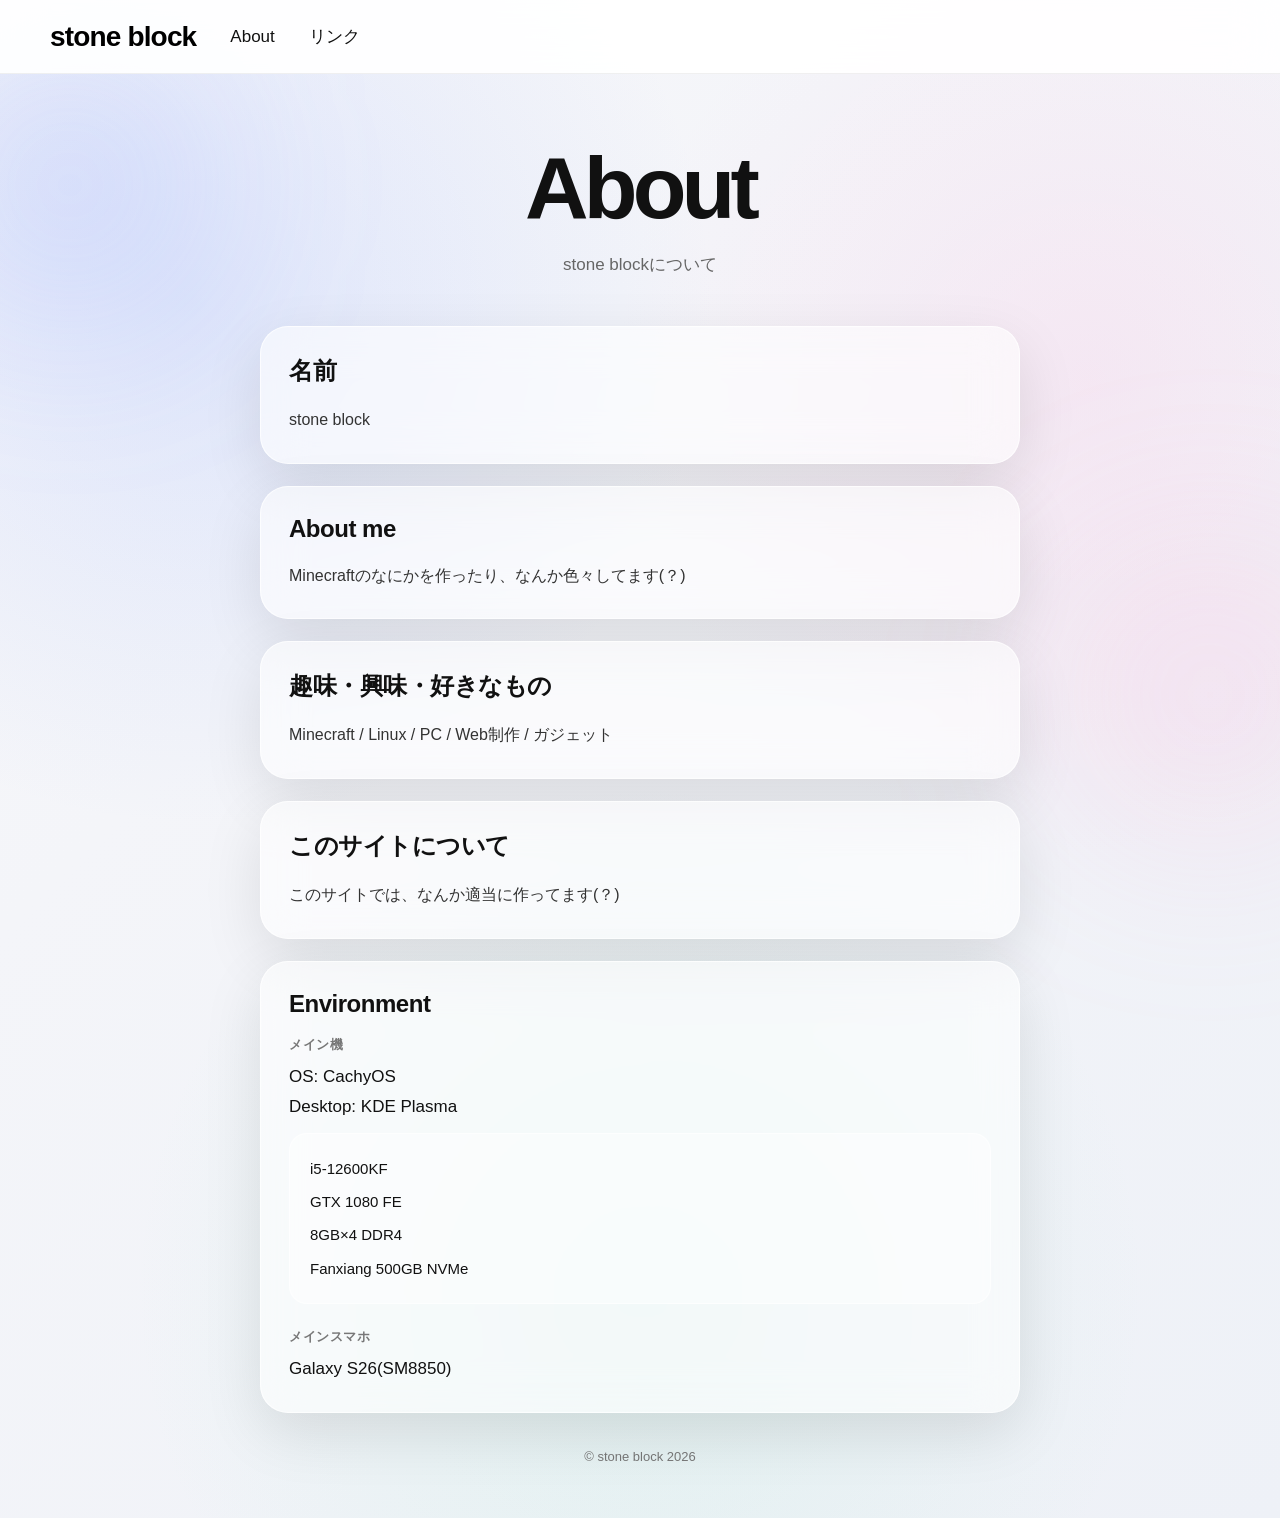
==== about/index.html @ b0746f24 "Create index.html" ====
<!DOCTYPE html>
<html lang="ja">
<head>
    <meta charset="UTF-8">
    <meta name="viewport" content="width=device-width, initial-scale=1.0">
    <title>About - stone block</title>

    <style>
        :root {
            --text: #111;
            --subtext: #666;
            --glass: rgba(255, 255, 255, 0.58);
            --glass-border: rgba(255, 255, 255, 0.7);
            --shadow: rgba(0, 0, 0, 0.10);
        }

        * {
            box-sizing: border-box;
        }

        html {
            scroll-behavior: smooth;
        }

        body {
            margin: 0;
            min-height: 100vh;
            font-family:
                -apple-system,
                BlinkMacSystemFont,
                "SF Pro Display",
                "Helvetica Neue",
                "Noto Sans JP",
                sans-serif;
            color: var(--text);
            background:
                radial-gradient(circle at 15% 20%, rgba(140, 170, 255, 0.22), transparent 32%),
                radial-gradient(circle at 85% 25%, rgba(255, 180, 220, 0.20), transparent 30%),
                radial-gradient(circle at 50% 85%, rgba(150, 230, 200, 0.18), transparent 35%),
                linear-gradient(135deg, #f7f7fa, #eef1f7);
        }

        body::before,
        body::after {
            content: "";
            position: fixed;
            border-radius: 50%;
            filter: blur(90px);
            pointer-events: none;
            z-index: -1;
        }

        body::before {
            width: 280px;
            height: 280px;
            background: rgba(120, 150, 255, 0.18);
            top: 5%;
            left: -70px;
        }

        body::after {
            width: 320px;
            height: 320px;
            background: rgba(255, 160, 210, 0.15);
            right: -90px;
            bottom: 5%;
        }

        .topbar {
            position: sticky;
            top: 0;
            z-index: 100;
            height: 74px;
            display: flex;
            align-items: center;
            padding: 0 34px;
            background: rgba(255, 255, 255, 0.92);
            backdrop-filter: blur(22px);
            -webkit-backdrop-filter: blur(22px);
            border-bottom: 1px solid rgba(0, 0, 0, 0.06);
        }

        .topbar-inner {
            width: 100%;
            max-width: 1180px;
            margin: 0 auto;
            display: flex;
            align-items: center;
            gap: 34px;
        }

        .brand {
            color: #000;
            text-decoration: none;
            font-size: 28px;
            font-weight: 700;
            letter-spacing: -0.03em;
            white-space: nowrap;
        }

        .nav-link {
            color: #111;
            text-decoration: none;
            font-size: 17px;
            transition: opacity 0.2s ease;
        }

        .nav-link:hover {
            opacity: 0.55;
        }

        .container {
            width: min(760px, calc(100% - 32px));
            margin: 0 auto;
            padding: 72px 0 54px;
        }

        .hero {
            text-align: center;
            margin-bottom: 46px;
        }

        .hero h1 {
            margin: 0;
            font-size: clamp(52px, 9vw, 88px);
            line-height: 0.95;
            letter-spacing: -0.055em;
            font-weight: 800;
        }

        .hero p {
            margin: 20px auto 0;
            color: var(--subtext);
            font-size: 17px;
            line-height: 1.8;
        }

        .section {
            margin-top: 22px;
            padding: 28px;
            border-radius: 28px;
            background: var(--glass);
            border: 1px solid var(--glass-border);
            box-shadow: 0 20px 60px var(--shadow);
            backdrop-filter: blur(22px);
            -webkit-backdrop-filter: blur(22px);
        }

        .section h2 {
            margin: 0 0 18px;
            font-size: 24px;
            letter-spacing: -0.02em;
        }

        .section p {
            margin: 0;
            color: #333;
            font-size: 16px;
            line-height: 1.85;
        }

        .info-grid {
            display: grid;
            gap: 24px;
        }

        .label {
            display: block;
            margin-bottom: 8px;
            color: #777;
            font-size: 13px;
            font-weight: 600;
            letter-spacing: 0.04em;
            text-transform: uppercase;
        }

        .value {
            color: #111;
            font-size: 17px;
            line-height: 1.8;
        }

        .specs {
            margin-top: 10px;
            padding: 18px 20px;
            border-radius: 18px;
            background: rgba(255, 255, 255, 0.42);
            border: 1px solid rgba(255, 255, 255, 0.62);
            font-size: 15px;
            line-height: 1.95;
        }

        .specs div {
            padding: 2px 0;
        }

        .footer {
            margin-top: 36px;
            text-align: center;
            color: #777;
            font-size: 13px;
        }

        @media (max-width: 640px) {
            .topbar {
                height: 66px;
                padding: 0 20px;
            }

            .topbar-inner {
                gap: 22px;
            }

            .brand {
                font-size: 23px;
            }

            .nav-link {
                font-size: 15px;
            }

            .container {
                padding-top: 52px;
            }

            .section {
                padding: 22px;
                border-radius: 22px;
            }
        }

        @media (prefers-reduced-motion: reduce) {
            html {
                scroll-behavior: auto;
            }
        }
    </style>
</head>

<body>

    <header class="topbar">
        <div class="topbar-inner">
            <a class="brand" href="/">stone block</a>
            <a class="nav-link" href="/about/">About</a>
            <a class="nav-link" href="/links/">リンク</a>
        </div>
    </header>

    <main class="container">

        <section class="hero">
            <h1>About</h1>
            <p>stone blockについて</p>
        </section>

        <section class="section">
            <h2>名前</h2>
            <p>stone block</p>
        </section>

        <section class="section">
            <h2>About me</h2>
            <p>Minecraftのなにかを作ったり、なんか色々してます(？)</p>
        </section>

        <section class="section">
            <h2>趣味・興味・好きなもの</h2>
            <p>Minecraft / Linux / PC / Web制作 / ガジェット</p>
        </section>

        <section class="section">
            <h2>このサイトについて</h2>
            <p>このサイトでは、なんか適当に作ってます(？)</p>
        </section>

        <section class="section">
            <h2>Environment</h2>

            <div class="info-grid">

                <div>
                    <span class="label">メイン機</span>
                    <div class="value">
                        OS: CachyOS<br>
                        Desktop: KDE Plasma

                        <div class="specs">
                            <div>i5-12600KF</div>
                            <div>GTX 1080 FE</div>
                            <div>8GB×4 DDR4</div>
                            <div>Fanxiang 500GB NVMe</div>
                        </div>
                    </div>
                </div>

                <div>
                    <span class="label">メインスマホ</span>
                    <div class="value">
                        Galaxy S26(SM8850)
                    </div>
                </div>

            </div>
        </section>

        <div class="footer">
            © stone block 2026
        </div>

    </main>

</body>
</html>
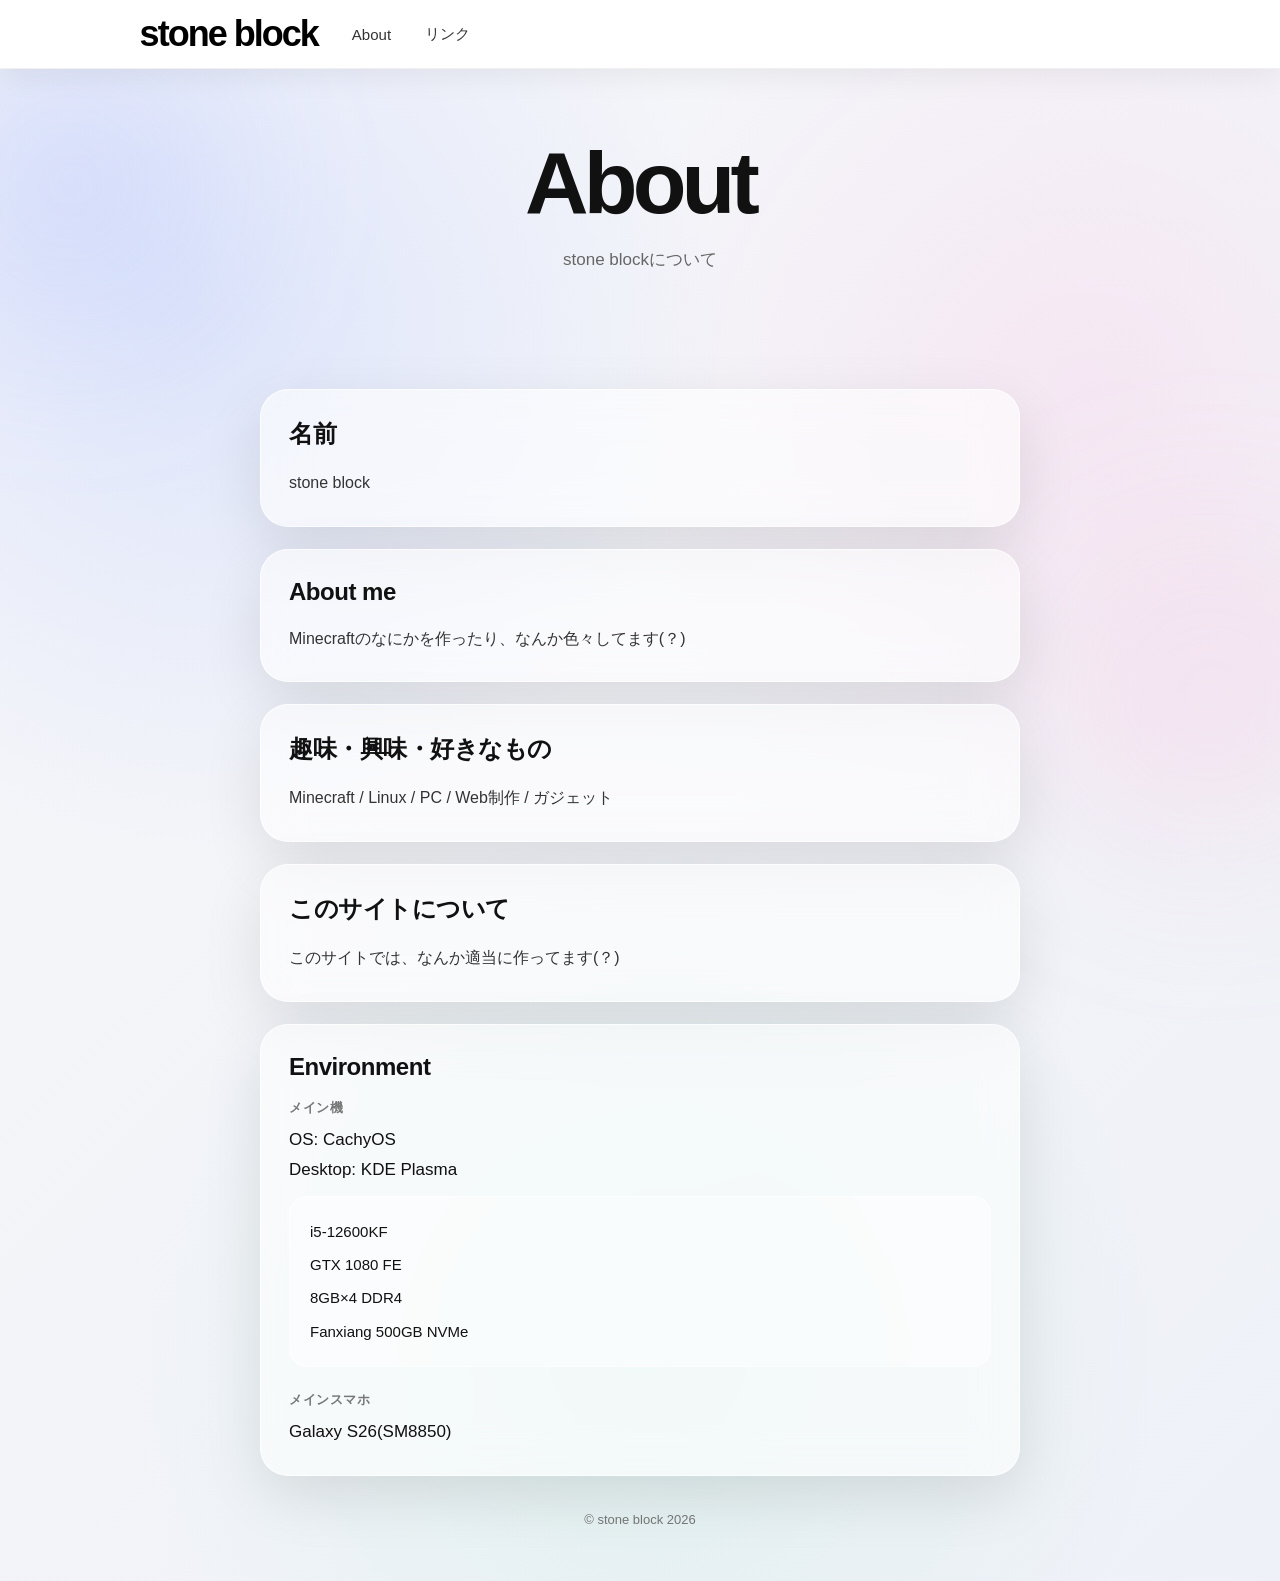
==== commit 70b3b288: "Update index.html" ====
--- a/about/index.html
+++ b/about/index.html
@@ -66,42 +66,40 @@
             bottom: 5%;
         }
 
+        /* ===== 共通ヘッダー ===== */
         .topbar {
             position: sticky;
             top: 0;
             z-index: 100;
-            height: 74px;
-            display: flex;
-            align-items: center;
-            padding: 0 34px;
-            background: rgba(255, 255, 255, 0.92);
-            backdrop-filter: blur(22px);
-            -webkit-backdrop-filter: blur(22px);
+            background: #fff;
             border-bottom: 1px solid rgba(0, 0, 0, 0.06);
-        }
-
-        .topbar-inner {
-            width: 100%;
-            max-width: 1180px;
+            box-shadow: 0 8px 30px rgba(0, 0, 0, 0.06);
+        }
+
+        .nav-inner {
+            width: min(1180px, calc(100% - 40px));
+            min-height: 68px;
             margin: 0 auto;
             display: flex;
             align-items: center;
             gap: 34px;
+            padding-left: 7%;
         }
 
         .brand {
             color: #000;
             text-decoration: none;
-            font-size: 28px;
-            font-weight: 700;
-            letter-spacing: -0.03em;
+            font-size: clamp(26px, 3vw, 36px);
+            font-weight: 800;
+            letter-spacing: -0.055em;
             white-space: nowrap;
         }
 
         .nav-link {
-            color: #111;
+            color: #333;
             text-decoration: none;
-            font-size: 17px;
+            font-size: 15px;
+            font-weight: 500;
             transition: opacity 0.2s ease;
         }
 
@@ -133,6 +131,15 @@
             color: var(--subtext);
             font-size: 17px;
             line-height: 1.8;
+        }
+
+        /* ===== KeepAndroidOpen ===== */
+        .keep-banner {
+            display: flex;
+            justify-content: center;
+            align-items: center;
+            margin: 30px 0 36px;
+            min-height: 32px;
         }
 
         .section {
@@ -202,13 +209,9 @@
         }
 
         @media (max-width: 640px) {
-            .topbar {
-                height: 66px;
-                padding: 0 20px;
-            }
-
-            .topbar-inner {
+            .nav-inner {
                 gap: 22px;
+                padding-left: 0;
             }
 
             .brand {
@@ -240,11 +243,11 @@
 <body>
 
     <header class="topbar">
-        <div class="topbar-inner">
+        <nav class="nav-inner" aria-label="メインナビゲーション">
             <a class="brand" href="/">stone block</a>
             <a class="nav-link" href="/about/">About</a>
             <a class="nav-link" href="/links/">リンク</a>
-        </div>
+        </nav>
     </header>
 
     <main class="container">
@@ -253,6 +256,10 @@
             <h1>About</h1>
             <p>stone blockについて</p>
         </section>
+
+        <div class="keep-banner">
+            <script src="https://keepandroidopen.org/banner.js?id=keepandroid-banner&amp;size=mini"></script>
+        </div>
 
         <section class="section">
             <h2>名前</h2>
